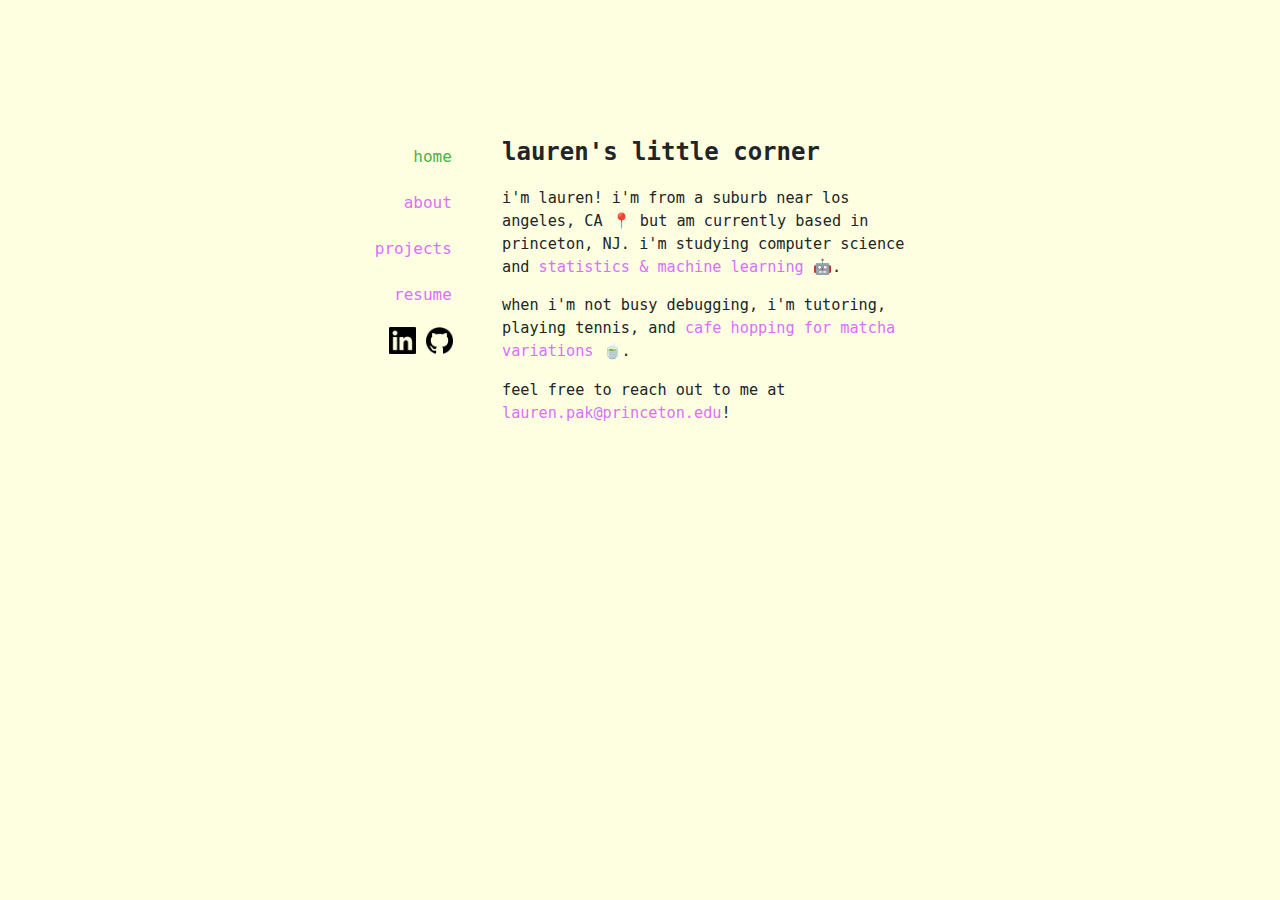
==== index.html @ 58d745bd "Initial commit" ====
<!DOCTYPE html>
<html>
  
  <head>
    <meta charset="utf-8">
      <meta name="viewport" content="width=device-width"><html>
        <link rel="icon" href="images/favicon.png">
        <title>lauren's little corner</title> 
        <!-- import bootstrap CSS library -->
        <link rel="stylesheet" href="https://cdn.jsdelivr.net/npm/bootstrap@5.3.3/dist/css/bootstrap.min.css">
        <link rel="stylesheet" href="style.css"/>
  </head>

<body>

  <div class="container bigcontainer d-flex justify-content-center">
    <div class="row row-cols-2">
      <div class="col-3">
        <div class="d-grid gap-2 text-break">
          <a href="index.html" class="text-end">
            <div type="button" class="btn btn-main">home
              </div>
          </a>
          <a href="about.html" class="text-end">
            <div type="button" class="btn btn-link text-end">about</div>
          </a>
          <a href="projects.html" class="text-end">
            <div type="button" class="btn btn-link text-end">projects</div>
          </a>
          <a href="resume.html" class="text-end">
            <div type="button" class="btn btn-link text-end">resume</div>
          </a>
          <!-- <div type="button" class="btn btn-link text-end">journal</div> -->
          <picture class="socials text-end">
            <a href="https://www.linkedin.com/in/lauren-pak/" target="_blank">
              <img src="images/linkedin_logo.png" class="img-fluid" alt="linkedin" width="27px">
            </a>
            <a href="https://github.com/laurenpak" target="_blank">
              <img src="images/github_logo.png" class="img-fluid" alt="github" width="27px">
            </a>
          </picture>
      </div>
        </div>
        <div class="col" data-bs-spy="scroll" data-bs-target="#navbar-example3" data-bs-smooth-scroll="true" class="scrollspy-example-2" tabindex="0">
          <div class="maincontent align-self-start text-break">
            <h4><strong>lauren's little corner</strong></h4>
            <p>i'm lauren! i'm from a suburb near los angeles, CA 📍 but am currently based in princeton, NJ. i'm studying computer science and <a id="change-text">statistics & machine learning 🤖</a>.
          </p> 
            <p>when i'm not busy debugging, i'm tutoring, playing tennis, and <a id="change-interest">cafe hopping for matcha variations 🍵</a>.
            </p>
            <p>feel free to reach out to me at <a href="mailto:lauren.pak@princeton.edu">lauren.pak@princeton.edu</a>!</p>
            
          </div>
      </div>
    </div>


  </div>





  












  
    
  <!-- add bootstrap CSS library -->
  <script src="https://cdn.jsdelivr.net/npm/bootstrap@5.3.3/dist/js/bootstrap.bundle.min.js" integrity="sha384-YvpcrYf0tY3lHB60NNkmXc5s9fDVZLESaAA55NDzOxhy9GkcIdslK1eN7N6jIeHz" crossorigin="anonymous"></script>
  <!-- JS library -->
  <script type="module" src="script.js"></script>
  
</body>

</html>
---- style.css ----
html, body {
  padding: 0;
  margin: 0;
  font-family: "Lucida Sans Typewriter", "Lucida Console", monaco, "Bitstream Vera Sans Mono", monospace;
  padding-top: 5px;

  background-color: #feffe0;
  
  /* desktop background */
  /* background-image: url("images/desktop.jpg");
  height: 100%;
  background-position: center;
  background-repeat: no-repeat;
  background-size: cover; */
}

.btn-link {
  color: #d970ff;
  text-decoration: none;
  padding-right: 0;
  /* border: 1px solid #000000; */
}

.btn-main {
  color: #4ab148;
  text-decoration: none;
  padding-right: 0;
}

a {
  color: #d970ff;
  text-decoration: none;
}

a:hover {
  color: pink;
  text-decoration: none;
}

.btn-link:hover {
  color: pink;
}

.bigcontainer {
  max-width: 600px;
  min-height: 600px;
  padding-top: 10%;
  /* border: 1px solid #000000; */
}

/* tabs */
.d-grid {
  padding-right: 20%;
  min-width: 60px;
  /* border: 1px solid #000000; */
}

.maincontent {
  min-width: 150%;
  min-height: 100%;
  /* border: 1px solid #000000; */
}

h4 {
  padding-bottom: 3%;
}

p {
  /* display: inline-block; */
  font-weight: lighter;
  font-size: 95%;
}

ul {
  font-weight: 300;
  font-size: 95%;
}

.card-text {
  font-weight: 300;
  font-size: 80%;
}

.tech-stack {
  font-style: italic;
  font-weight: 100;
  font-size: 70%;
  color: #969696;
}

#change-text {
  color: #d970ff;
  text-decoration: none;
  
}

#change-text:hover {
  color: pink;
  cursor: pointer;
}

#change-interest {
  color: #d970ff;
  text-decoration: none;
}

#change-interest:hover {
  color: pink;
  cursor: pointer;
}

.socials {
  padding-top: 5%;
}

.pfp {
  padding-bottom: 30px;
}

h5, .bullet-spacer {
  padding-bottom: 5px;
}

.card {
  display: inline-block;
  border: 0;
  width: 90%;
  /* text-align: start; */
}

.card-body {
  background: #feffe0;
  padding-left: 0 !important;
  padding-right: 0;
}

.card-img-top {
  border: 1.5px solid #000000;
  border-radius: 0;
}

.card-title {
  font-size: 100%;
}
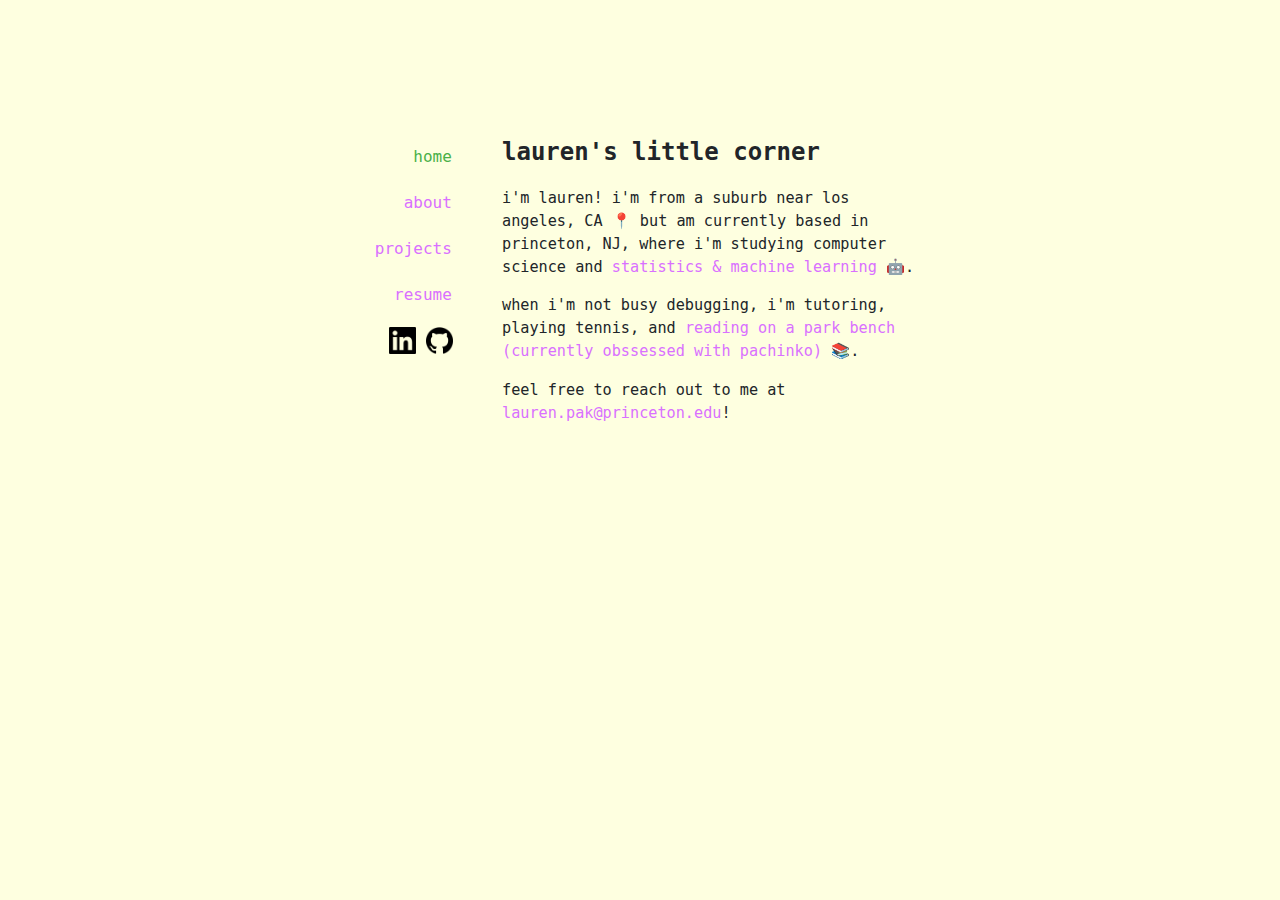
==== commit df5f85e9: "updates" ====
--- a/index.html
+++ b/index.html
@@ -44,9 +44,9 @@
         <div class="col" data-bs-spy="scroll" data-bs-target="#navbar-example3" data-bs-smooth-scroll="true" class="scrollspy-example-2" tabindex="0">
           <div class="maincontent align-self-start text-break">
             <h4><strong>lauren's little corner</strong></h4>
-            <p>i'm lauren! i'm from a suburb near los angeles, CA 📍 but am currently based in princeton, NJ. i'm studying computer science and <a id="change-text">statistics & machine learning 🤖</a>.
+            <p>i'm lauren! i'm from a suburb near los angeles, CA 📍 but am currently based in princeton, NJ, where i'm studying computer science and <a id="change-text">statistics & machine learning 🤖</a>.
           </p> 
-            <p>when i'm not busy debugging, i'm tutoring, playing tennis, and <a id="change-interest">cafe hopping for matcha variations 🍵</a>.
+            <p>when i'm not busy debugging, i'm tutoring, playing tennis, and <a id="change-interest">reading on a park bench (currently obssessed with pachinko) 📚</a>.
             </p>
             <p>feel free to reach out to me at <a href="mailto:lauren.pak@princeton.edu">lauren.pak@princeton.edu</a>!</p>
             
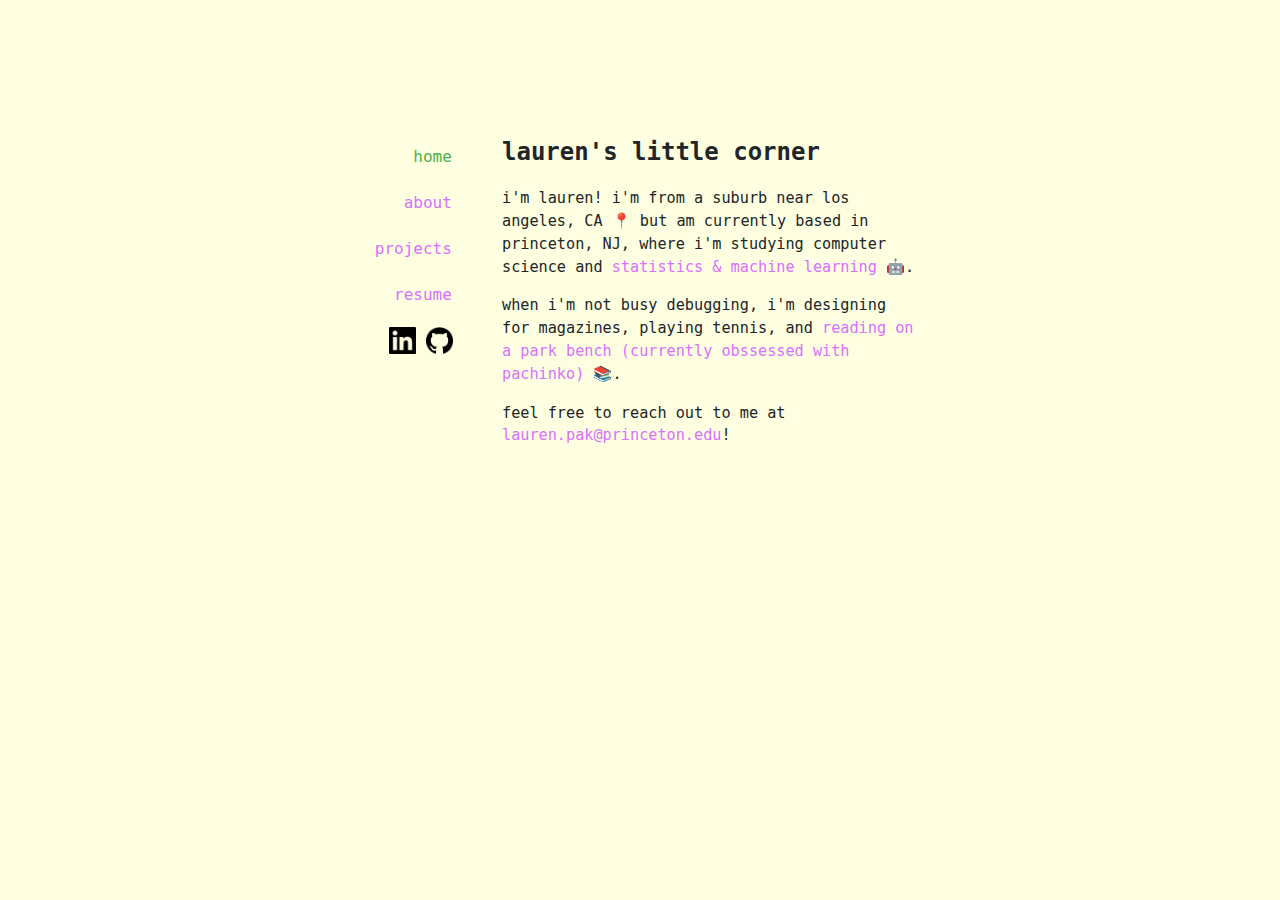
==== commit 3619b908: "updates on resume and content" ====
--- a/index.html
+++ b/index.html
@@ -46,7 +46,7 @@
             <h4><strong>lauren's little corner</strong></h4>
             <p>i'm lauren! i'm from a suburb near los angeles, CA 📍 but am currently based in princeton, NJ, where i'm studying computer science and <a id="change-text">statistics & machine learning 🤖</a>.
           </p> 
-            <p>when i'm not busy debugging, i'm tutoring, playing tennis, and <a id="change-interest">reading on a park bench (currently obssessed with pachinko) 📚</a>.
+            <p>when i'm not busy debugging, i'm designing for magazines, playing tennis, and <a id="change-interest">reading on a park bench (currently obssessed with pachinko) 📚</a>.
             </p>
             <p>feel free to reach out to me at <a href="mailto:lauren.pak@princeton.edu">lauren.pak@princeton.edu</a>!</p>
             
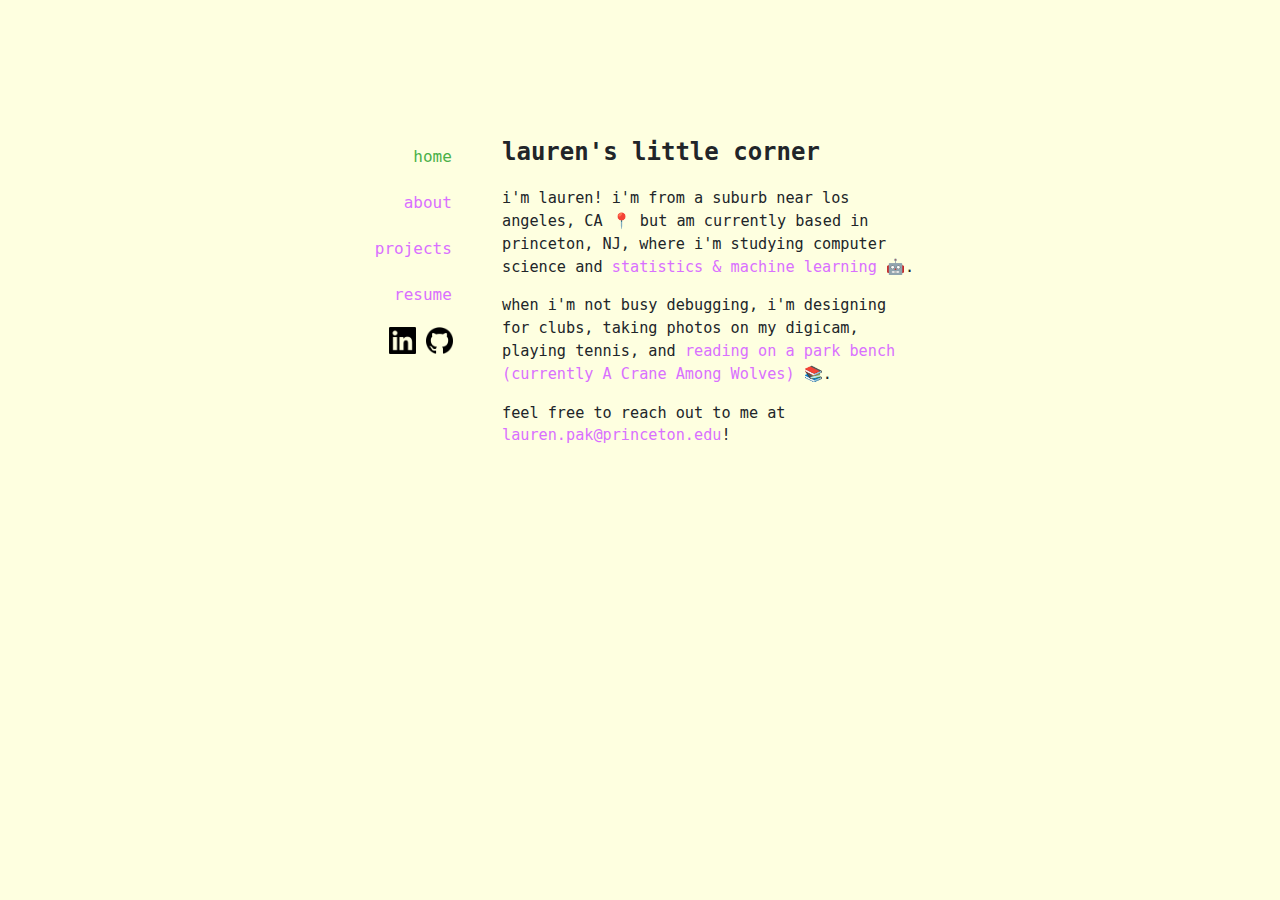
==== commit 4cc17058: "overall updates" ====
--- a/index.html
+++ b/index.html
@@ -46,7 +46,7 @@
             <h4><strong>lauren's little corner</strong></h4>
             <p>i'm lauren! i'm from a suburb near los angeles, CA 📍 but am currently based in princeton, NJ, where i'm studying computer science and <a id="change-text">statistics & machine learning 🤖</a>.
           </p> 
-            <p>when i'm not busy debugging, i'm designing for magazines, playing tennis, and <a id="change-interest">reading on a park bench (currently obssessed with pachinko) 📚</a>.
+            <p>when i'm not busy debugging, i'm designing for clubs, taking photos on my digicam, playing tennis, and <a id="change-interest">reading on a park bench (currently A Crane Among Wolves) 📚</a>.
             </p>
             <p>feel free to reach out to me at <a href="mailto:lauren.pak@princeton.edu">lauren.pak@princeton.edu</a>!</p>
             
